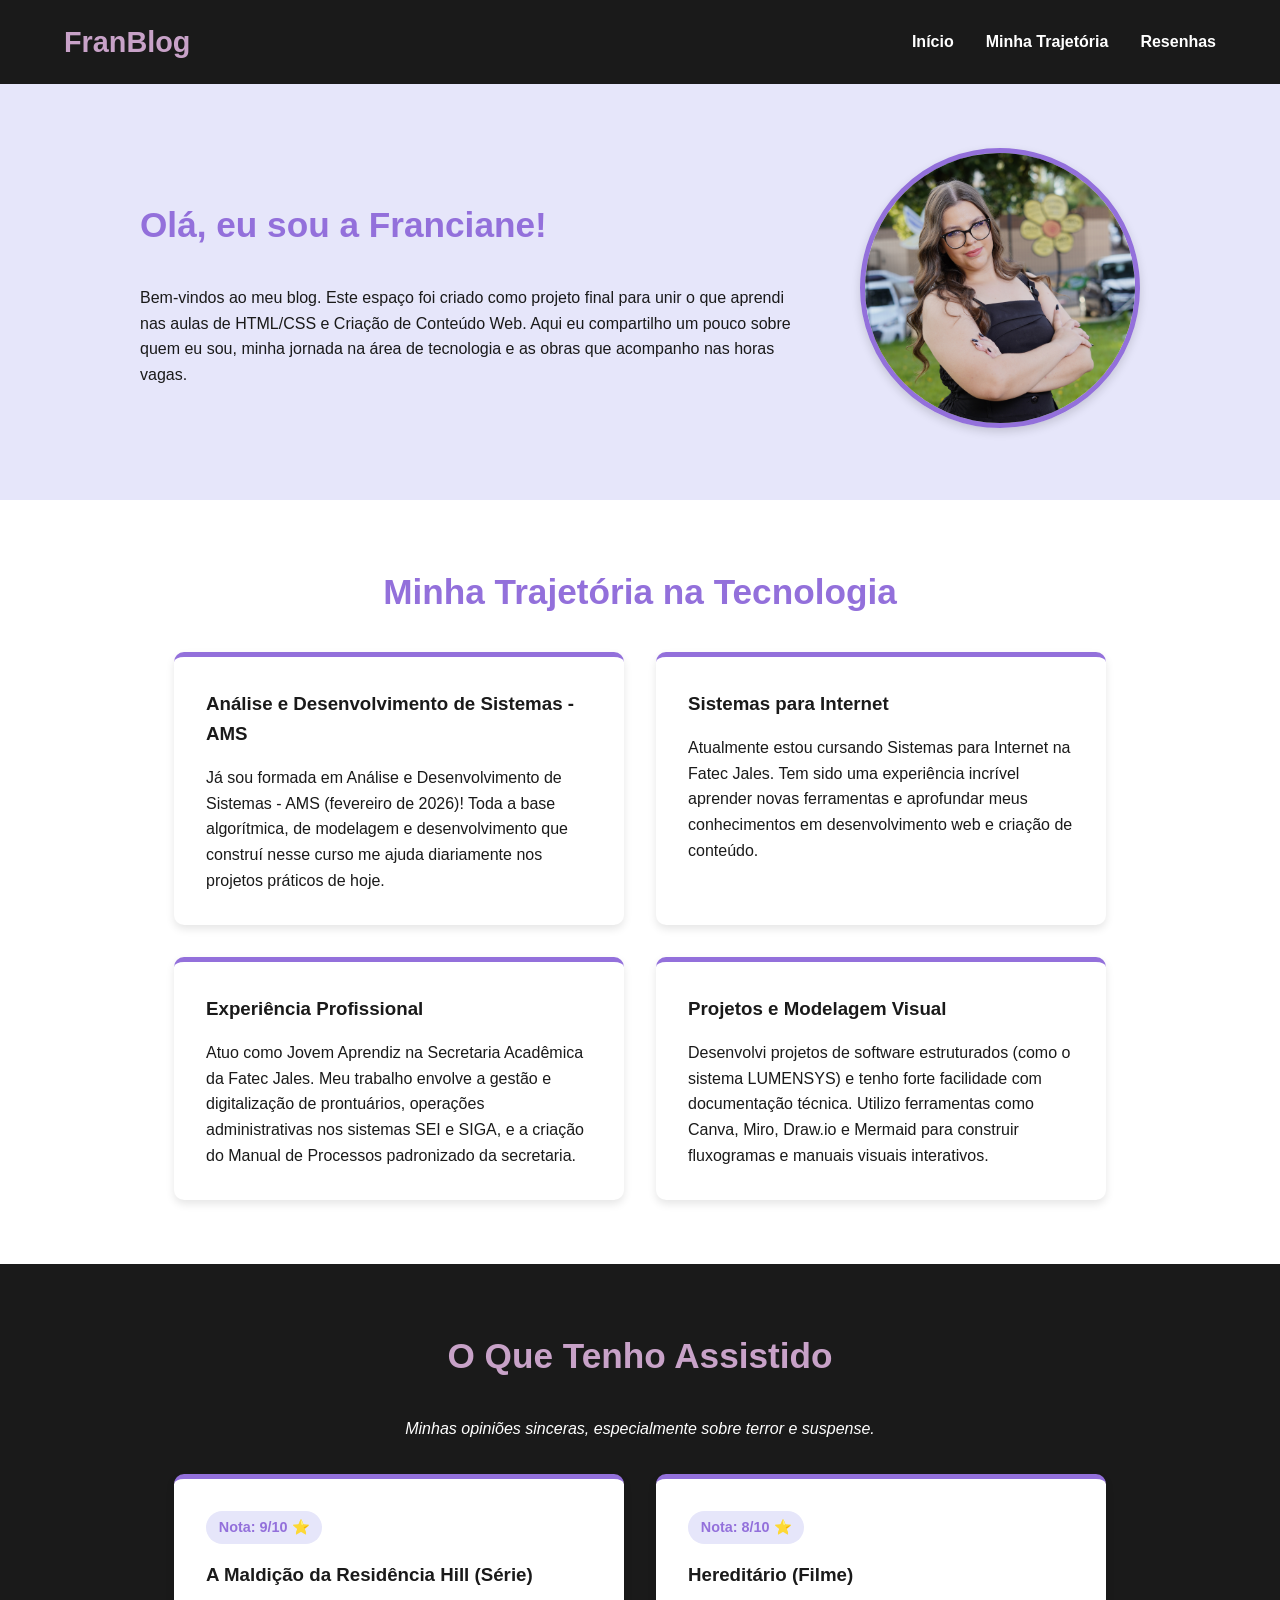
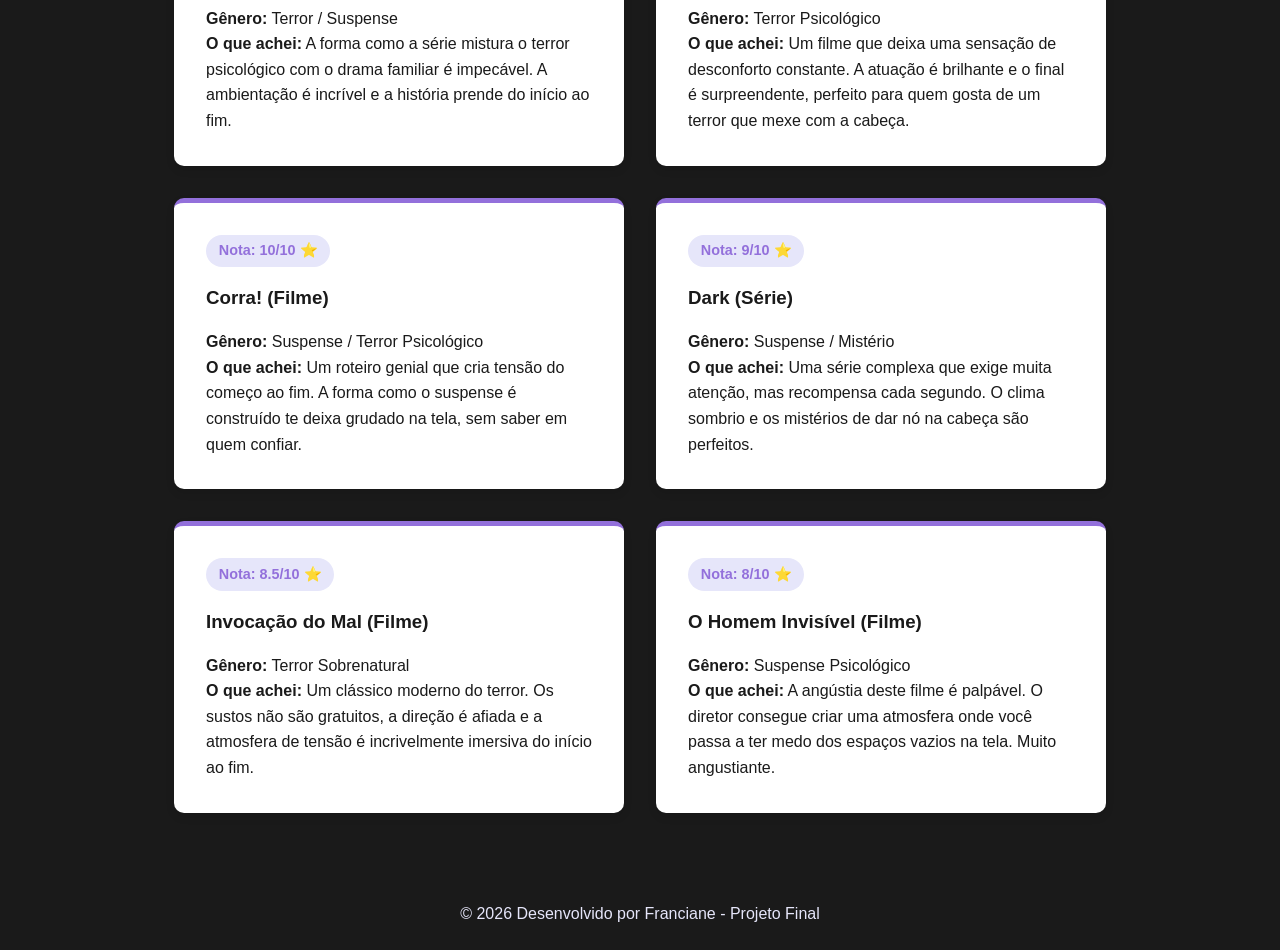
==== blog/index.html @ e9d57004 "first commit" ====
<!DOCTYPE html>
<html lang="pt-BR">

<head>
    <meta charset="UTF-8">
    <meta name="viewport" content="width=device-width, initial-scale=1.0">
    <title>Blog Pessoal | Franciane</title>
    <link rel="stylesheet" href="style.css">
</head>

<body>
    <header>
        <nav class="navbar">
            <h1 class="logo">FranBlog</h1>
            <ul class="nav-links">
                <li><a href="#apresentacao">Início</a></li>
                <li><a href="#trajetoria">Minha Trajetória</a></li>
                <li><a href="#resenhas">Resenhas</a></li>
            </ul>
        </nav>
    </header>

    <main>
        <section id="apresentacao" class="secao destaque">
            <div class="conteudo-apresentacao">
                <div class="texto-apresentacao">
                    <h2>Olá, eu sou a Franciane!</h2>
                    <p>Bem-vindos ao meu blog. Este espaço foi criado como projeto final para unir o que aprendi nas
                        aulas de HTML/CSS e Criação de Conteúdo Web. Aqui eu compartilho um pouco sobre quem eu sou,
                        minha jornada na área de tecnologia e as obras que acompanho nas horas vagas.</p>
                </div>
                <div class="foto-apresentacao">
                    <img src="imagens/0012.jpg" alt="Foto de perfil da Franciane">
                </div>
            </div>
        </section>

        <section id="trajetoria" class="secao">
            <h2>Minha Trajetória na Tecnologia</h2>
            <div class="cards-container">

                <div class="card">
                    <h3>Análise e Desenvolvimento de Sistemas - AMS</h3>
                    <p>Já sou formada em Análise e Desenvolvimento de Sistemas - AMS (fevereiro de 2026)! Toda a base
                        algorítmica, de modelagem e desenvolvimento que construí nesse curso me ajuda diariamente nos
                        projetos práticos de hoje.</p>
                </div>

                <div class="card">
                    <h3>Sistemas para Internet</h3>
                    <p>Atualmente estou cursando Sistemas para Internet na Fatec Jales. Tem sido uma experiência
                        incrível aprender novas ferramentas e aprofundar meus conhecimentos em desenvolvimento web e
                        criação de conteúdo.</p>
                </div>

                <div class="card">
                    <h3>Experiência Profissional</h3>
                    <p>Atuo como Jovem Aprendiz na Secretaria Acadêmica da Fatec Jales. Meu trabalho envolve a gestão e
                        digitalização de prontuários, operações administrativas nos sistemas SEI e SIGA, e a criação do
                        Manual de Processos padronizado da secretaria.</p>
                </div>

                <div class="card">
                    <h3>Projetos e Modelagem Visual</h3>
                    <p>Desenvolvi projetos de software estruturados (como o sistema LUMENSYS) e tenho forte facilidade
                        com documentação técnica. Utilizo ferramentas como Canva, Miro, Draw.io e Mermaid para construir
                        fluxogramas e manuais visuais interativos.</p>
                </div>

            </div>
        </section>

        <section id="resenhas" class="secao destaque-invertido">
            <h2>O Que Tenho Assistido</h2>
            <p class="subtitulo">Minhas opiniões sinceras, especialmente sobre terror e suspense.</p>

            <div class="cards-container">
                <div class="card-resenha">
                    <span class="nota">Nota: 9/10 ⭐</span>
                    <h3>A Maldição da Residência Hill (Série)</h3>
                    <p><strong>Gênero:</strong> Terror / Suspense</p>
                    <p><strong>O que achei:</strong> A forma como a série mistura o terror psicológico com o drama
                        familiar é impecável. A ambientação é incrível e a história prende do início ao fim.</p>
                </div>

                <div class="card-resenha">
                    <span class="nota">Nota: 8/10 ⭐</span>
                    <h3>Hereditário (Filme)</h3>
                    <p><strong>Gênero:</strong> Terror Psicológico</p>
                    <p><strong>O que achei:</strong> Um filme que deixa uma sensação de desconforto constante. A atuação
                        é brilhante e o final é surpreendente, perfeito para quem gosta de um terror que mexe com a
                        cabeça.</p>
                </div>
                <div class="card-resenha">
                    <span class="nota">Nota: 10/10 ⭐</span>
                    <h3>Corra! (Filme)</h3>
                    <p><strong>Gênero:</strong> Suspense / Terror Psicológico</p>
                    <p><strong>O que achei:</strong> Um roteiro genial que cria tensão do começo ao fim. A forma como o
                        suspense é construído te deixa grudado na tela, sem saber em quem confiar.</p>
                </div>

                <div class="card-resenha">
                    <span class="nota">Nota: 9/10 ⭐</span>
                    <h3>Dark (Série)</h3>
                    <p><strong>Gênero:</strong> Suspense / Mistério</p>
                    <p><strong>O que achei:</strong> Uma série complexa que exige muita atenção, mas recompensa cada
                        segundo. O clima sombrio e os mistérios de dar nó na cabeça são perfeitos.</p>
                </div>

                <div class="card-resenha">
                    <span class="nota">Nota: 8.5/10 ⭐</span>
                    <h3>Invocação do Mal (Filme)</h3>
                    <p><strong>Gênero:</strong> Terror Sobrenatural</p>
                    <p><strong>O que achei:</strong> Um clássico moderno do terror. Os sustos não são gratuitos, a
                        direção é afiada e a atmosfera de tensão é incrivelmente imersiva do início ao fim.</p>
                </div>

                <div class="card-resenha">
                    <span class="nota">Nota: 8/10 ⭐</span>
                    <h3>O Homem Invisível (Filme)</h3>
                    <p><strong>Gênero:</strong> Suspense Psicológico</p>
                    <p><strong>O que achei:</strong> A angústia deste filme é palpável. O diretor consegue criar uma
                        atmosfera onde você passa a ter medo dos espaços vazios na tela. Muito angustiante.</p>
                </div>
            </div>
        </section>
    </main>

    <footer>
        <p>&copy; 2026 Desenvolvido por Franciane - Projeto Final</p>
    </footer>
</body>

</html>
---- blog/style.css ----
/* Variáveis de Cores (Lilás, Branco e Preto) */
:root {
    --lilas-claro: #E6E6FA;
    --lilas-medio: #C8A2C8;
    --lilas-escuro: #9370DB;
    --branco: #FFFFFF;
    --preto: #1A1A1A;
}

/* Reset Básico */
* {
    margin: 0;
    padding: 0;
    box-sizing: border-box;
    font-family: 'Segoe UI', Tahoma, Geneva, Verdana, sans-serif;
}

body {
    background-color: var(--branco);
    color: var(--preto);
    line-height: 1.6;
}

header {
    background-color: var(--preto);
    position: sticky;
    top: 0;
    z-index: 100;
}

.navbar {
    display: flex;
    justify-content: space-between;
    align-items: center;
    padding: 1.2rem 5%;
}

.logo {
    color: var(--lilas-medio);
    font-size: 1.8rem;
}

.nav-links {
    list-style: none;
    display: flex;
    gap: 2rem;
}

.nav-links a {
    color: var(--branco);
    text-decoration: none;
    font-weight: bold;
    transition: color 0.3s ease;
}

.nav-links a:hover {
    color: var(--lilas-medio);
}

.secao {
    padding: 4rem 5%;
    text-align: center;
}

.secao h2 {
    color: var(--lilas-escuro);
    margin-bottom: 2rem;
    font-size: 2.2rem;
}

.destaque {
    background-color: var(--lilas-claro);
}

.destaque-invertido {
    background-color: var(--preto);
    color: var(--branco);
}

.destaque-invertido h2 {
    color: var(--lilas-medio);
}

.subtitulo {
    margin-bottom: 2rem;
    font-style: italic;
}

.conteudo-apresentacao {
    display: flex;
    align-items: center;
    justify-content: space-between;
    gap: 3rem;
    max-width: 1000px;
    margin: 0 auto;
}

.texto-apresentacao {
    flex: 1;
    text-align: left;
}

.texto-apresentacao h2 {
    text-align: left;
}

.foto-apresentacao img {
    width: 280px;
    height: 280px;
    border-radius: 50%;
    object-fit: cover;
    object-position: top;
    border: 5px solid var(--lilas-escuro);
    box-shadow: 0 4px 10px rgba(0, 0, 0, 0.15);
}

.cards-container {
    display: flex;
    justify-content: center;
    gap: 2rem;
    flex-wrap: wrap;
}

.card,
.card-resenha {
    background-color: var(--branco);
    color: var(--preto);
    padding: 2rem;
    border-radius: 10px;
    width: 100%;
    max-width: 450px;
    box-shadow: 0 4px 8px rgba(0, 0, 0, 0.1);
    border-top: 5px solid var(--lilas-escuro);
    text-align: left;
}

.card h3,
.card-resenha h3 {
    margin-bottom: 1rem;
    color: var(--preto);
}

.nota {
    display: inline-block;
    background-color: var(--lilas-claro);
    color: var(--lilas-escuro);
    padding: 0.3rem 0.8rem;
    border-radius: 20px;
    font-weight: bold;
    margin-bottom: 1rem;
    font-size: 0.9rem;
}

footer {
    background-color: var(--preto);
    color: var(--lilas-claro);
    text-align: center;
    padding: 1.5rem;
    margin-top: auto;
}


@media (max-width: 768px) {
    .conteudo-apresentacao {
        flex-direction: column-reverse;
        gap: 2rem;
    }

    .texto-apresentacao,
    .texto-apresentacao h2 {
        text-align: center;
    }

    .nav-links {
        gap: 1rem;
    }
}
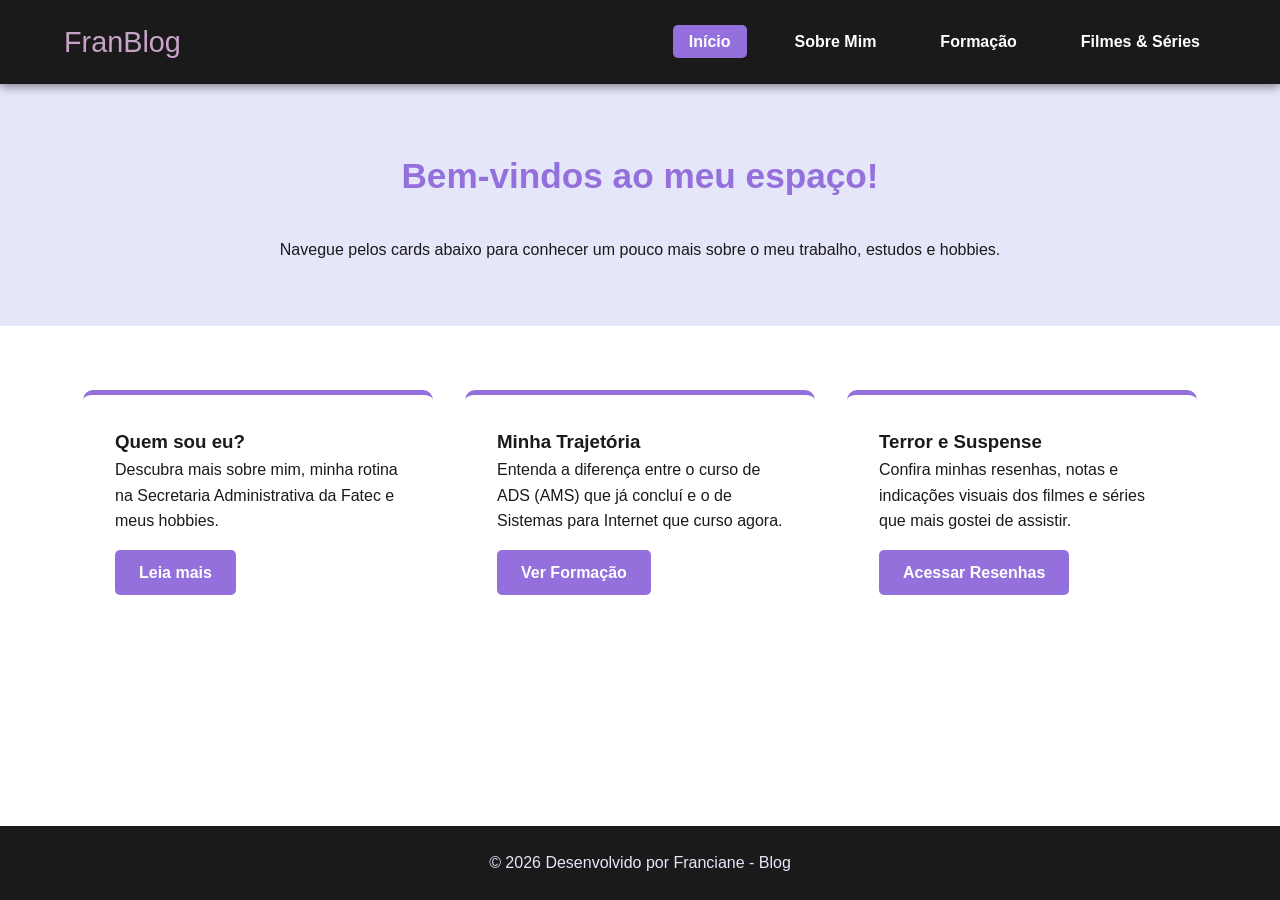
==== commit e5ea181d: "feat: add "Sobre Mim" page to the blog with personal introduction and background" ====
--- a/blog/index.html
+++ b/blog/index.html
@@ -1,134 +1,53 @@
 <!DOCTYPE html>
 <html lang="pt-BR">
-
 <head>
     <meta charset="UTF-8">
     <meta name="viewport" content="width=device-width, initial-scale=1.0">
-    <title>Blog Pessoal | Franciane</title>
+    <title>Início | Blog da Franciane</title>
     <link rel="stylesheet" href="style.css">
 </head>
-
 <body>
     <header>
         <nav class="navbar">
-            <h1 class="logo">FranBlog</h1>
+            <a href="index.html" class="logo">FranBlog</a>
             <ul class="nav-links">
-                <li><a href="#apresentacao">Início</a></li>
-                <li><a href="#trajetoria">Minha Trajetória</a></li>
-                <li><a href="#resenhas">Resenhas</a></li>
+                <li><a href="index.html" class="ativo">Início</a></li>
+                <li><a href="sobre.html">Sobre Mim</a></li>
+                <li><a href="formacao.html">Formação</a></li>
+                <li><a href="filmes.html">Filmes & Séries</a></li>
             </ul>
         </nav>
     </header>
 
     <main>
-        <section id="apresentacao" class="secao destaque">
-            <div class="conteudo-apresentacao">
-                <div class="texto-apresentacao">
-                    <h2>Olá, eu sou a Franciane!</h2>
-                    <p>Bem-vindos ao meu blog. Este espaço foi criado como projeto final para unir o que aprendi nas
-                        aulas de HTML/CSS e Criação de Conteúdo Web. Aqui eu compartilho um pouco sobre quem eu sou,
-                        minha jornada na área de tecnologia e as obras que acompanho nas horas vagas.</p>
-                </div>
-                <div class="foto-apresentacao">
-                    <img src="imagens/0012.jpg" alt="Foto de perfil da Franciane">
-                </div>
-            </div>
+        <section class="secao destaque">
+            <h2>Bem-vindos ao meu espaço!</h2>
+            <p>Navegue pelos cards abaixo para conhecer um pouco mais sobre o meu trabalho, estudos e hobbies.</p>
         </section>
 
-        <section id="trajetoria" class="secao">
-            <h2>Minha Trajetória na Tecnologia</h2>
+        <section class="secao">
             <div class="cards-container">
-
                 <div class="card">
-                    <h3>Análise e Desenvolvimento de Sistemas - AMS</h3>
-                    <p>Já sou formada em Análise e Desenvolvimento de Sistemas - AMS (fevereiro de 2026)! Toda a base
-                        algorítmica, de modelagem e desenvolvimento que construí nesse curso me ajuda diariamente nos
-                        projetos práticos de hoje.</p>
+                    <h3>Quem sou eu?</h3>
+                    <p>Descubra mais sobre mim, minha rotina na Secretaria Administrativa da Fatec e meus hobbies.</p>
+                    <a href="sobre.html" class="btn">Leia mais</a>
                 </div>
-
                 <div class="card">
-                    <h3>Sistemas para Internet</h3>
-                    <p>Atualmente estou cursando Sistemas para Internet na Fatec Jales. Tem sido uma experiência
-                        incrível aprender novas ferramentas e aprofundar meus conhecimentos em desenvolvimento web e
-                        criação de conteúdo.</p>
+                    <h3>Minha Trajetória</h3>
+                    <p>Entenda a diferença entre o curso de ADS (AMS) que já concluí e o de Sistemas para Internet que curso agora.</p>
+                    <a href="formacao.html" class="btn">Ver Formação</a>
                 </div>
-
                 <div class="card">
-                    <h3>Experiência Profissional</h3>
-                    <p>Atuo como Jovem Aprendiz na Secretaria Acadêmica da Fatec Jales. Meu trabalho envolve a gestão e
-                        digitalização de prontuários, operações administrativas nos sistemas SEI e SIGA, e a criação do
-                        Manual de Processos padronizado da secretaria.</p>
-                </div>
-
-                <div class="card">
-                    <h3>Projetos e Modelagem Visual</h3>
-                    <p>Desenvolvi projetos de software estruturados (como o sistema LUMENSYS) e tenho forte facilidade
-                        com documentação técnica. Utilizo ferramentas como Canva, Miro, Draw.io e Mermaid para construir
-                        fluxogramas e manuais visuais interativos.</p>
-                </div>
-
-            </div>
-        </section>
-
-        <section id="resenhas" class="secao destaque-invertido">
-            <h2>O Que Tenho Assistido</h2>
-            <p class="subtitulo">Minhas opiniões sinceras, especialmente sobre terror e suspense.</p>
-
-            <div class="cards-container">
-                <div class="card-resenha">
-                    <span class="nota">Nota: 9/10 ⭐</span>
-                    <h3>A Maldição da Residência Hill (Série)</h3>
-                    <p><strong>Gênero:</strong> Terror / Suspense</p>
-                    <p><strong>O que achei:</strong> A forma como a série mistura o terror psicológico com o drama
-                        familiar é impecável. A ambientação é incrível e a história prende do início ao fim.</p>
-                </div>
-
-                <div class="card-resenha">
-                    <span class="nota">Nota: 8/10 ⭐</span>
-                    <h3>Hereditário (Filme)</h3>
-                    <p><strong>Gênero:</strong> Terror Psicológico</p>
-                    <p><strong>O que achei:</strong> Um filme que deixa uma sensação de desconforto constante. A atuação
-                        é brilhante e o final é surpreendente, perfeito para quem gosta de um terror que mexe com a
-                        cabeça.</p>
-                </div>
-                <div class="card-resenha">
-                    <span class="nota">Nota: 10/10 ⭐</span>
-                    <h3>Corra! (Filme)</h3>
-                    <p><strong>Gênero:</strong> Suspense / Terror Psicológico</p>
-                    <p><strong>O que achei:</strong> Um roteiro genial que cria tensão do começo ao fim. A forma como o
-                        suspense é construído te deixa grudado na tela, sem saber em quem confiar.</p>
-                </div>
-
-                <div class="card-resenha">
-                    <span class="nota">Nota: 9/10 ⭐</span>
-                    <h3>Dark (Série)</h3>
-                    <p><strong>Gênero:</strong> Suspense / Mistério</p>
-                    <p><strong>O que achei:</strong> Uma série complexa que exige muita atenção, mas recompensa cada
-                        segundo. O clima sombrio e os mistérios de dar nó na cabeça são perfeitos.</p>
-                </div>
-
-                <div class="card-resenha">
-                    <span class="nota">Nota: 8.5/10 ⭐</span>
-                    <h3>Invocação do Mal (Filme)</h3>
-                    <p><strong>Gênero:</strong> Terror Sobrenatural</p>
-                    <p><strong>O que achei:</strong> Um clássico moderno do terror. Os sustos não são gratuitos, a
-                        direção é afiada e a atmosfera de tensão é incrivelmente imersiva do início ao fim.</p>
-                </div>
-
-                <div class="card-resenha">
-                    <span class="nota">Nota: 8/10 ⭐</span>
-                    <h3>O Homem Invisível (Filme)</h3>
-                    <p><strong>Gênero:</strong> Suspense Psicológico</p>
-                    <p><strong>O que achei:</strong> A angústia deste filme é palpável. O diretor consegue criar uma
-                        atmosfera onde você passa a ter medo dos espaços vazios na tela. Muito angustiante.</p>
+                    <h3>Terror e Suspense</h3>
+                    <p>Confira minhas resenhas, notas e indicações visuais dos filmes e séries que mais gostei de assistir.</p>
+                    <a href="filmes.html" class="btn">Acessar Resenhas</a>
                 </div>
             </div>
         </section>
     </main>
 
     <footer>
-        <p>&copy; 2026 Desenvolvido por Franciane - Projeto Final</p>
+        <p>&copy; 2026 Desenvolvido por Franciane - Blog</p>
     </footer>
 </body>
-
 </html>
--- a/blog/style.css
+++ b/blog/style.css
@@ -1,4 +1,3 @@
-/* Variáveis de Cores (Lilás, Branco e Preto) */
 :root {
     --lilas-claro: #E6E6FA;
     --lilas-medio: #C8A2C8;
@@ -7,7 +6,6 @@
     --preto: #1A1A1A;
 }
 
-/* Reset Básico */
 * {
     margin: 0;
     padding: 0;
@@ -19,6 +17,9 @@
     background-color: var(--branco);
     color: var(--preto);
     line-height: 1.6;
+    display: flex;
+    flex-direction: column;
+    min-height: 100vh;
 }
 
 header {
@@ -26,6 +27,7 @@
     position: sticky;
     top: 0;
     z-index: 100;
+    box-shadow: 0 2px 10px rgba(0,0,0,0.5);
 }
 
 .navbar {
@@ -38,6 +40,7 @@
 .logo {
     color: var(--lilas-medio);
     font-size: 1.8rem;
+    text-decoration: none;
 }
 
 .nav-links {
@@ -50,11 +53,18 @@
     color: var(--branco);
     text-decoration: none;
     font-weight: bold;
-    transition: color 0.3s ease;
+    padding: 0.5rem 1rem;
+    border-radius: 5px;
+    transition: all 0.3s ease;
 }
 
-.nav-links a:hover {
-    color: var(--lilas-medio);
+.nav-links a:hover, .nav-links a.ativo {
+    background-color: var(--lilas-escuro);
+    color: var(--branco);
+}
+
+main {
+    flex: 1;
 }
 
 .secao {
@@ -68,22 +78,64 @@
     font-size: 2.2rem;
 }
 
-.destaque {
-    background-color: var(--lilas-claro);
+.destaque { background-color: var(--lilas-claro); }
+.destaque-invertido { background-color: var(--preto); color: var(--branco); }
+.destaque-invertido h2 { color: var(--lilas-medio); }
+
+.subtitulo {
+    margin-bottom: 3rem; 
+    font-style: italic;
+    font-size: 1.1rem;
+    color: inherit;
 }
 
-.destaque-invertido {
-    background-color: var(--preto);
-    color: var(--branco);
+.cards-container {
+    display: flex;
+    justify-content: center;
+    gap: 2rem;
+    flex-wrap: wrap;
 }
 
-.destaque-invertido h2 {
-    color: var(--lilas-medio);
+.card, .card-resenha {
+    background-color: var(--branco);
+    color: var(--preto);
+    padding: 2rem;
+    border-radius: 10px;
+    width: 100%;
+    max-width: 350px;
+    border-top: 5px solid var(--lilas-escuro);
+    text-align: left;
+    transition: transform 0.3s ease, box-shadow 0.3s ease;
 }
 
-.subtitulo {
-    margin-bottom: 2rem;
-    font-style: italic;
+.card:hover, .card-resenha:hover {
+    transform: translateY(-10px);
+    box-shadow: 0 10px 20px rgba(147, 112, 219, 0.4);
+}
+
+.imagem-filme {
+    width: 100%;
+    height: 400px;
+    object-fit: cover;
+    border-radius: 5px;
+    margin-bottom: 1rem;
+}
+
+.btn {
+    display: inline-block;
+    margin-top: 1rem;
+    padding: 0.6rem 1.5rem;
+    background-color: var(--lilas-escuro);
+    color: var(--branco);
+    text-decoration: none;
+    font-weight: bold;
+    border-radius: 5px;
+    transition: background 0.3s, transform 0.2s;
+}
+
+.btn:hover {
+    background-color: var(--preto);
+    transform: scale(1.05);
 }
 
 .conteudo-apresentacao {
@@ -95,14 +147,8 @@
     margin: 0 auto;
 }
 
-.texto-apresentacao {
-    flex: 1;
-    text-align: left;
-}
-
-.texto-apresentacao h2 {
-    text-align: left;
-}
+.texto-apresentacao { flex: 1; text-align: left; }
+.texto-apresentacao h2 { text-align: left; }
 
 .foto-apresentacao img {
     width: 280px;
@@ -111,44 +157,7 @@
     object-fit: cover;
     object-position: top;
     border: 5px solid var(--lilas-escuro);
-    box-shadow: 0 4px 10px rgba(0, 0, 0, 0.15);
-}
-
-.cards-container {
-    display: flex;
-    justify-content: center;
-    gap: 2rem;
-    flex-wrap: wrap;
-}
-
-.card,
-.card-resenha {
-    background-color: var(--branco);
-    color: var(--preto);
-    padding: 2rem;
-    border-radius: 10px;
-    width: 100%;
-    max-width: 450px;
-    box-shadow: 0 4px 8px rgba(0, 0, 0, 0.1);
-    border-top: 5px solid var(--lilas-escuro);
-    text-align: left;
-}
-
-.card h3,
-.card-resenha h3 {
-    margin-bottom: 1rem;
-    color: var(--preto);
-}
-
-.nota {
-    display: inline-block;
-    background-color: var(--lilas-claro);
-    color: var(--lilas-escuro);
-    padding: 0.3rem 0.8rem;
-    border-radius: 20px;
-    font-weight: bold;
-    margin-bottom: 1rem;
-    font-size: 0.9rem;
+    box-shadow: 0 4px 10px rgba(0,0,0,0.15);
 }
 
 footer {
@@ -156,22 +165,11 @@
     color: var(--lilas-claro);
     text-align: center;
     padding: 1.5rem;
-    margin-top: auto;
 }
 
-
 @media (max-width: 768px) {
-    .conteudo-apresentacao {
-        flex-direction: column-reverse;
-        gap: 2rem;
-    }
-
-    .texto-apresentacao,
-    .texto-apresentacao h2 {
-        text-align: center;
-    }
-
-    .nav-links {
-        gap: 1rem;
-    }
+    .conteudo-apresentacao { flex-direction: column-reverse; gap: 2rem; }
+    .texto-apresentacao, .texto-apresentacao h2 { text-align: center; }
+    .nav-links { flex-direction: column; gap: 0.5rem; text-align: center; }
+    .navbar { flex-direction: column; gap: 1rem; }
 }
